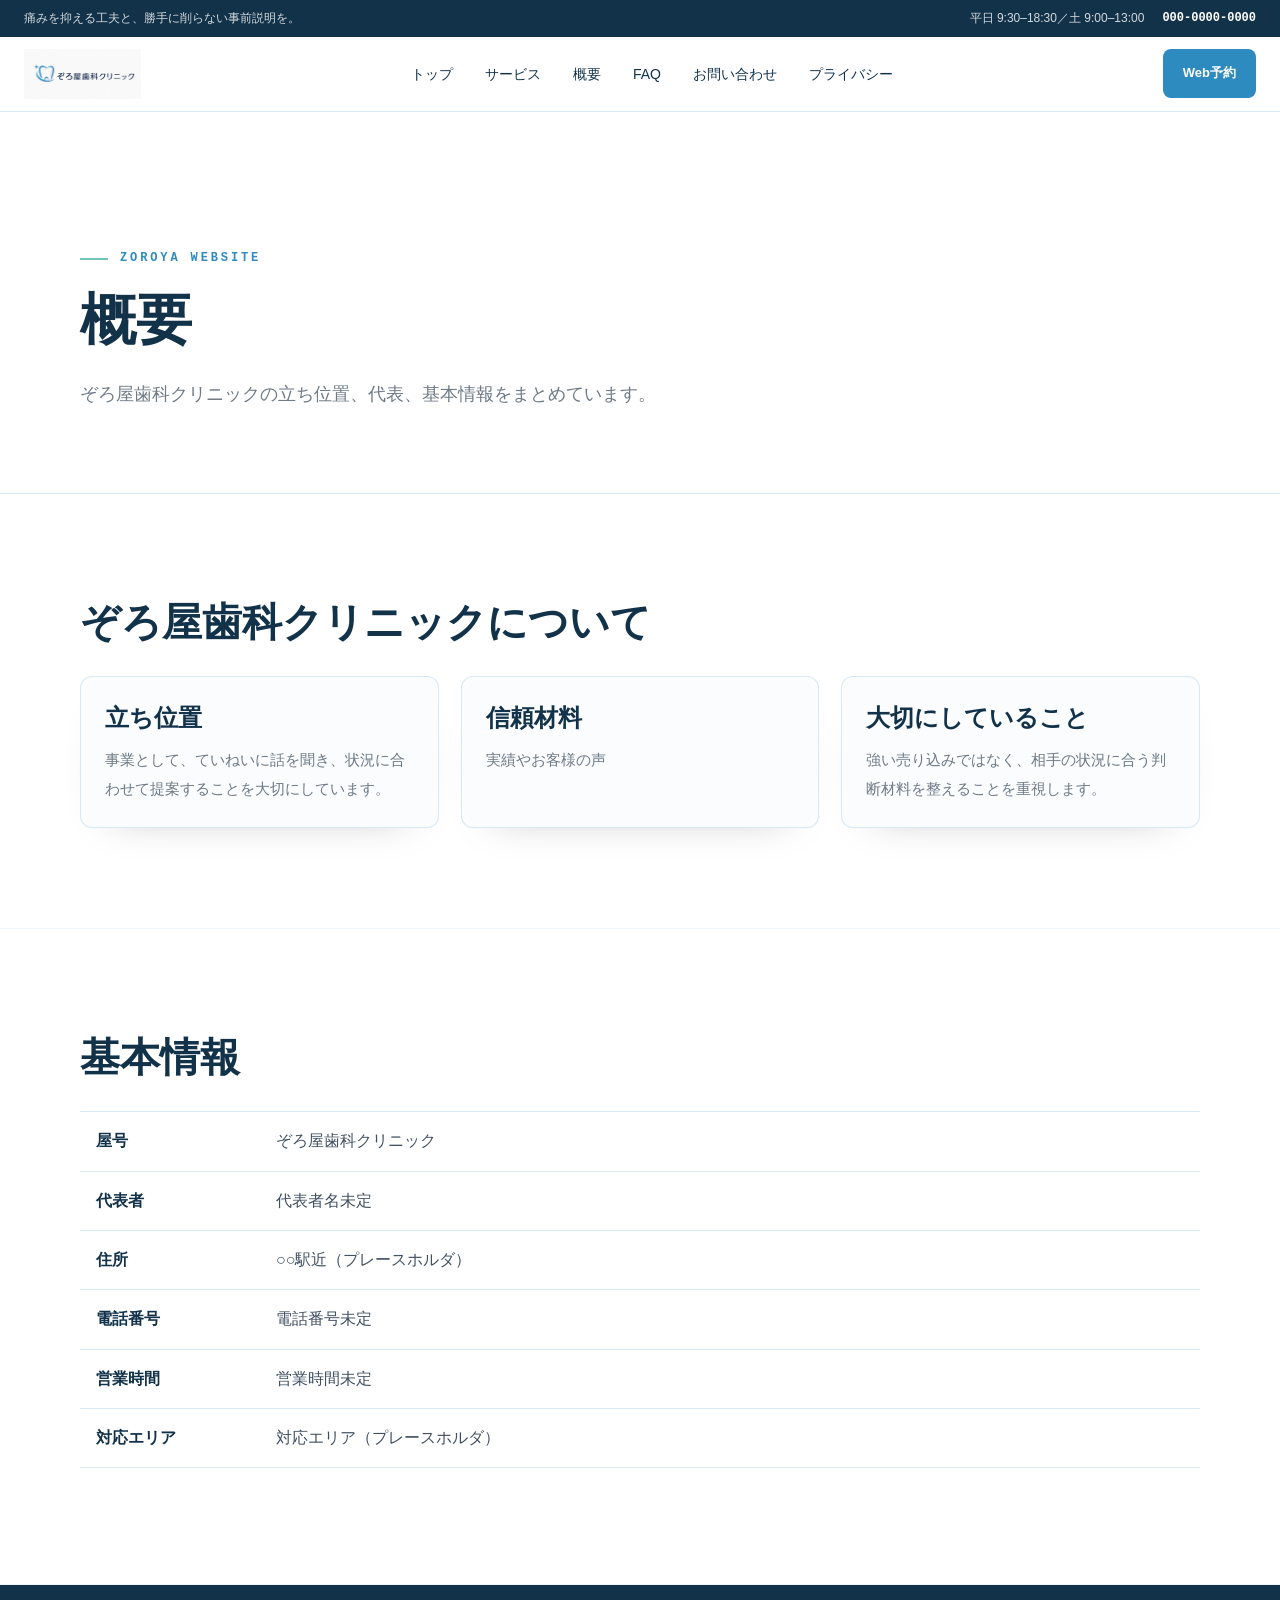
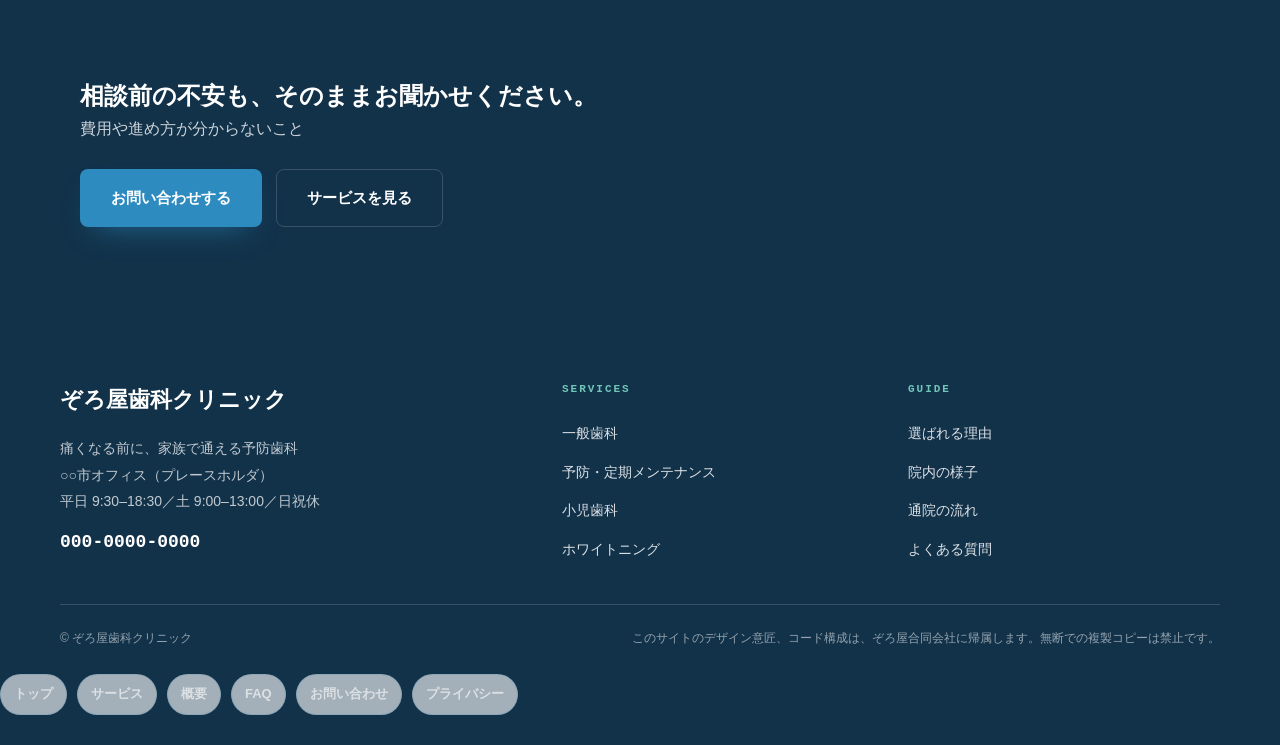
==== about.html @ 2a591513 "Add sample07 homepage site" ====
<!DOCTYPE html>
<html lang="ja">
<head>
  <meta charset="UTF-8">
  <meta name="viewport" content="width=device-width, initial-scale=1.0">
  <title>概要｜ぞろ屋歯科クリニック</title>
  <meta name="description" content="ぞろ屋歯科クリニックは、痛みを抑える工夫と、勝手に削らない事前説明を大切にする地域の歯科クリニックです。一般歯科・予防メンテナンス・小児歯科・ホワイトニングまで、家族で通いやすい予防歯科をめざします。Web予約・駐車場あり。">
  <script>document.documentElement.className += " j";</script>
  <link rel="stylesheet" href="assets/css/_shared.css">
  <style>@media (max-width: 768px){.page-main{display:block;}}</style>
<!-- ZOROYA:SEO -->
<link rel="canonical" href="about.html">
<meta property="og:type" content="website">
<meta property="og:title" content="概要｜ぞろ屋歯科クリニック">
<meta property="og:description" content="ぞろ屋歯科クリニックは、痛みを抑える工夫と、勝手に削らない事前説明を大切にする地域の歯科クリニックです。一般歯科・予防メンテナンス・小児歯科・ホワイトニングまで、家族で通いやすい予防歯科をめざします。Web予約・駐車場あり。">
<meta property="og:url" content="about.html">
<meta property="og:site_name" content="ぞろ屋歯科クリニック">
<meta property="og:image" content="src/fv.jpg">
<meta property="og:image:width" content="1536">
<meta property="og:image:height" content="1024">
<meta name="twitter:card" content="summary_large_image">
<meta name="twitter:title" content="概要｜ぞろ屋歯科クリニック">
<meta name="twitter:description" content="ぞろ屋歯科クリニックは、痛みを抑える工夫と、勝手に削らない事前説明を大切にする地域の歯科クリニックです。一般歯科・予防メンテナンス・小児歯科・ホワイトニングまで、家族で通いやすい予防歯科をめざします。Web予約・駐車場あり。">
<meta name="twitter:image" content="src/fv.jpg">
<link rel="icon" type="image/png" href="src/favicon.png">
<link rel="apple-touch-icon" href="src/apple-touch-icon.png">
<meta name="theme-color" content="#ffffff">
<script type="application/ld+json">
{"@context": "https://schema.org", "@graph": [{"@type": "Organization", "name": "ぞろ屋歯科クリニック", "url": "/"}, {"@type": "WebSite", "name": "ぞろ屋歯科クリニック", "url": "/"}]}
</script>
<!-- /ZOROYA:SEO -->
</head>
<body>
<!-- ZOROYA:HEADER -->
  <header class="site-header">
    <div class="hd-topbar"><div class="in"><span>痛みを抑える工夫と、勝手に削らない事前説明を。</span><div class="right"><span>平日 9:30–18:30／土 9:00–13:00</span><span class="tel">000-0000-0000</span></div></div></div>
    <div class="hd-main">
      <a class="hd-logo" href="index.html" aria-label="ぞろ屋歯科クリニック トップへ"><picture><source type="image/webp" srcset="src/logo.webp"><img src="src/logo.png" alt="ぞろ屋歯科クリニック" loading="eager" decoding="async" fetchpriority="high"></picture></a>
      <nav class="hd-nav" aria-label="主要ナビゲーション">
        <a href="index.html">トップ</a>
        <a href="service.html">サービス</a>
        <a href="about.html" aria-current="page">概要</a>
        <a href="faq.html">FAQ</a>
        <a href="contact.html">お問い合わせ</a>
        <a href="privacy.html">プライバシー</a>
      </nav>
      <a class="hd-cta" href="contact.html">Web予約</a>
    </div>
  </header>
  <!-- /ZOROYA:HEADER -->
<!-- ZOROYA:MAIN -->
<main class="page-main">
  <section class="page-hero">
    <div class="section-inner">
      <span class="eyebrow">ZOROYA WEBSITE</span>
      <h1>概要</h1>
      <p>ぞろ屋歯科クリニックの立ち位置、代表、基本情報をまとめています。</p>
    </div>
  </section>

  <section class="page-section"><div class="section-inner"><h2>ぞろ屋歯科クリニックについて</h2><div class="zoroya-sub-grid">
    <article class="zoroya-sub-card"><h3>立ち位置</h3><p>事業として、ていねいに話を聞き、状況に合わせて提案することを大切にしています。</p></article>
    <article class="zoroya-sub-card"><h3>信頼材料</h3><p>実績やお客様の声</p></article>
    <article class="zoroya-sub-card"><h3>大切にしていること</h3><p>強い売り込みではなく、相手の状況に合う判断材料を整えることを重視します。</p></article>
  </div></div></section>
  <section class="page-section"><div class="section-inner"><h2>基本情報</h2><dl class="zoroya-info"><dt>屋号</dt><dd>ぞろ屋歯科クリニック</dd><dt>代表者</dt><dd>代表者名未定</dd><dt>住所</dt><dd>○○駅近（プレースホルダ）</dd><dt>電話番号</dt><dd>電話番号未定</dd><dt>営業時間</dt><dd>営業時間未定</dd><dt>対応エリア</dt><dd>対応エリア（プレースホルダ）</dd></dl></div></section>
  <section class="zoroya-final"><div class="section-inner"><h2>相談前の不安も、そのままお聞かせください。</h2><p>費用や進め方が分からないこと</p><div class="zoroya-actions"><a class="btn primary" href="contact.html">お問い合わせする</a><a class="btn light" href="service.html">サービスを見る</a></div></div></section>

</main>
<!-- /ZOROYA:MAIN -->
<!-- ZOROYA:FOOTER -->
  <footer class="footer" id="access">
    <div class="wrap footer-grid">
      <div class="nap">
        <div class="nm">ぞろ屋歯科クリニック</div>
        <p>痛くなる前に、家族で通える予防歯科<br>○○市オフィス（プレースホルダ）<br>平日 9:30–18:30／土 9:00–13:00／日祝休</p>
        <div class="tel">000-0000-0000</div>
      </div>
      <div><h4>Services</h4><a href="index.html#services">一般歯科</a><a href="index.html#services">予防・定期メンテナンス</a><a href="index.html#services">小児歯科</a><a href="index.html#services">ホワイトニング</a></div>
      <div><h4>Guide</h4><a href="index.html#reasons">選ばれる理由</a><a href="index.html#facility">院内の様子</a><a href="index.html#process">通院の流れ</a><a href="index.html#faq">よくある質問</a></div>
    </div>
    <div class="wrap footer-bottom"><span>© ぞろ屋歯科クリニック</span><span>このサイトのデザイン意匠、コード構成は、ぞろ屋合同会社に帰属します。無断での複製コピーは禁止です。</span></div>
  
    <div class="wp-page-links"><a href="index.html">トップ</a> <a href="service.html">サービス</a> <a href="about.html">概要</a> <a href="faq.html">FAQ</a> <a href="contact.html">お問い合わせ</a> <a href="privacy.html">プライバシー</a></div>
  </footer>
  <!-- /ZOROYA:FOOTER -->
</body>
</html>
---- assets/css/_shared.css ----
:root{
      --main:#2E8BC0; --main-deep:#1F6E9C; --navy:#12324A; --navy-deep:#0D2436;
      --teal:#71C6B9; --teal-deep:#4FA597; --silver:#D9DEE3;
      --bg:#FFFFFF; --soft:#F6FAFD; --paper:#FAFCFE;
      --ink:#12324A; --body:#415061; --muted:#6E7A86;
      --line:rgba(46,139,192,.18); --line-soft:rgba(46,139,192,.09); --line-white:rgba(255,255,255,.16);
    }
    *{box-sizing:border-box;}
    html{scroll-behavior:smooth;}
    body{margin:0; color:var(--body); font-family:"Zen Kaku Gothic",sans-serif; line-height:1.9; -webkit-font-smoothing:antialiased; font-size:16px; overflow-x:hidden;
      background-color:var(--bg);
      background-image:url("data:image/svg+xml;utf8,<svg xmlns='http://www.w3.org/2000/svg' width='320' height='320'><filter id='g'><feTurbulence type='fractalNoise' baseFrequency='0.02 0.14' numOctaves='3' seed='7' stitchTiles='stitch'/><feColorMatrix type='matrix' values='0 0 0 0 0.18 0 0 0 0 0.55 0 0 0 0 0.75 0 0 0 0.03 0'/></filter><rect width='100%25' height='100%25' filter='url(%23g)'/></svg>");
      background-size:320px; background-attachment:fixed;}
    img{max-width:100%; display:block;}
    a{color:inherit; text-decoration:none;}
    .mono{font-family:"Space Grotesk",monospace; letter-spacing:.04em;}
    h1,h2,h3{margin:0; color:var(--ink); font-family:"Shippori Mincho",serif; line-height:1.45; word-break:auto-phrase; text-wrap:balance; font-weight:700;}
    h1,h2,h3,.lead,.btn,summary{word-break:auto-phrase; text-wrap:balance;}
    p{margin:0;}
    .wrap{width:min(1160px,calc(100% - 56px)); margin:0 auto;}
    .eyebrow{font-family:"Space Grotesk",monospace; font-size:12px; letter-spacing:.24em; text-transform:uppercase; color:var(--main); font-weight:700; display:inline-flex; gap:12px; align-items:center;}
    .eyebrow::before{content:""; width:28px; height:2px; background:var(--teal);}
    .mk{color:var(--main);}
    .btn{display:inline-flex; align-items:center; justify-content:center; gap:.5em; font-weight:700; font-size:15px; min-height:54px; padding:14px 30px; border:1.5px solid transparent; border-radius:8px; transition:transform .2s ease, background .2s ease, color .2s ease, box-shadow .2s ease;}
    .btn.primary{background:var(--main); color:#fff; box-shadow:0 14px 30px -16px rgba(46,139,192,.7);}
    .btn.primary:hover{transform:translateY(-2px); background:var(--main-deep);}
    .btn.teal{background:var(--teal-deep); color:#fff;}
    .btn.teal:hover{transform:translateY(-2px); background:#3E8C80;}
    .btn.ghost{background:transparent; color:var(--main); border-color:var(--main);}
    .btn.ghost:hover{background:var(--main); color:#fff;}
    .btn.light{background:transparent; color:#fff; border-color:var(--line-white);}
    .btn.light:hover{background:#fff; color:var(--main);}
    section{position:relative;}

    /* ZOROYA:HEADER（清潔・トップバー＋ロゴ左/ナビ中央/Web予約CTA） */
    .site-header{position:sticky; top:0; z-index:50; background:rgba(255,255,255,.93); backdrop-filter:blur(12px); border-bottom:1px solid var(--line);}
    .hd-topbar{background:var(--navy); color:rgba(255,255,255,.82);}
    .hd-topbar .in{width:min(1280px,calc(100% - 48px)); margin:0 auto; display:flex; justify-content:space-between; align-items:center; padding:7px 0; font-size:12px;}
    .hd-topbar .right{display:flex; gap:18px; align-items:center;}
    .hd-topbar .tel{font-family:"Space Grotesk",monospace; color:#fff; font-weight:700;}
    .hd-main{width:min(1280px,calc(100% - 48px)); margin:0 auto; display:grid; grid-template-columns:auto 1fr auto; align-items:center; padding:12px 0; gap:24px;}
    .hd-logo img{height:50px; width:auto;}
    .hd-nav{display:flex; justify-content:center; gap:6px; flex-wrap:wrap;}
    .hd-nav a{padding:9px 13px; font-size:14px; font-weight:500; color:var(--ink); border-radius:6px;}
    .hd-nav a:hover{background:var(--soft); color:var(--main);}
    .hd-cta{justify-self:end; background:var(--main); color:#fff; font-weight:700; font-size:13px; padding:12px 20px; border-radius:8px;}
    .hd-cta:hover{background:var(--main-deep);}
    /* /ZOROYA:HEADER */

    /* ZOROYA:MAIN */
    /* HERO ＝ 15.Aurora（引き算の静かな全幅＋淡いオーロラ光） */
    .hero{position:relative; width:100vw; left:50%; margin-left:-50vw; min-height:92vh; display:flex; align-items:center; justify-content:center; overflow:hidden; background:linear-gradient(180deg,#FBFDFE 0%,#EFF6FB 100%);}
    .aurora{position:absolute; inset:0; overflow:hidden; z-index:0;}
    .ab{position:absolute; border-radius:50%; filter:blur(80px); opacity:.55; mix-blend-mode:multiply; will-change:transform;}
    #ab1{width:48vw; height:48vw; background:#7FC3E6; left:0%; top:2%;}
    #ab2{width:44vw; height:44vw; background:#8FE0D2; right:2%; top:14%;}
    #ab3{width:40vw; height:40vw; background:#BFD3E2; left:26%; bottom:-12%;}
    .hero-frame{position:absolute; inset:26px; border:1px solid var(--line); z-index:1; pointer-events:none;}
    .hero-frame::before{content:""; position:absolute; left:-1px; top:-1px; width:42px; height:42px; border-top:2px solid var(--teal); border-left:2px solid var(--teal);}
    .hero-frame::after{content:""; position:absolute; right:-1px; bottom:-1px; width:42px; height:42px; border-bottom:2px solid var(--teal); border-right:2px solid var(--teal);}
    .hero-inner{position:relative; z-index:2; max-width:880px; padding:84px 28px; display:grid; gap:24px; justify-items:center; text-align:center;}
    .hero .tagcode{font-family:"Space Grotesk",monospace; font-size:11px; letter-spacing:.3em; color:var(--main); display:flex; align-items:center; gap:12px;}
    .hero .tagcode::before,.hero .tagcode::after{content:""; width:34px; height:1px; background:var(--main); opacity:.5;}
    .hero h1{color:var(--ink); font-size:clamp(34px,5.2vw,62px); line-height:1.32; letter-spacing:.02em;}
    .hero h1 .mk{color:var(--main);}
    .hero .lead{color:var(--body); max-width:34em; font-size:16px;}
    .hero .btn-row{display:flex; gap:14px; flex-wrap:wrap; justify-content:center;}
    .hero .trust{display:flex; gap:0; flex-wrap:wrap; justify-content:center; margin-top:8px; border:1px solid var(--line); border-radius:10px; overflow:hidden; background:rgba(255,255,255,.6);}
    .hero .trust .ti{padding:14px 26px; border-right:1px solid var(--line);}
    .hero .trust .ti:last-child{border-right:0;}
    .hero .trust .ti strong{display:block; color:var(--ink); font-size:15px; font-family:"Shippori Mincho",serif;}
    .hero .trust .ti span{font-size:12px; color:var(--muted);}
    .hero-scroll{position:absolute; left:50%; bottom:16px; transform:translateX(-50%); z-index:3; color:var(--main); font-family:"Space Grotesk",monospace; font-size:11px; letter-spacing:.3em; writing-mode:vertical-rl; padding-bottom:30px;}
    .hero-scroll::after{content:""; position:absolute; left:50%; bottom:0; width:1px; height:22px; background:linear-gradient(var(--main),transparent); transform:translateX(-50%);}

    /* INTRO（引き算・左画像＋痛み点灯） */
    .intro{padding:116px 0;}
    .intro .split{display:grid; grid-template-columns:.92fr 1.08fr; gap:60px; align-items:stretch;}
    .intro .imgcol{position:relative;}
    .intro .imgph{position:relative; height:100%; min-height:430px; overflow:hidden; border-radius:10px; box-shadow:0 30px 60px -34px rgba(18,50,74,.26);}
    .intro .imgph img{width:100%; height:100%; object-fit:cover;}
    .intro .grid-deco{position:absolute; left:-18px; bottom:-18px; width:128px; height:128px; z-index:-1; background-image:linear-gradient(var(--main) 1px,transparent 1px),linear-gradient(90deg,var(--main) 1px,transparent 1px); background-size:18px 18px; opacity:.16;}
    .intro .num{position:absolute; top:14px; left:14px; z-index:2; font-family:"Space Grotesk",monospace; font-size:11px; letter-spacing:.2em; color:#fff; background:var(--main); padding:6px 12px;}
    .intro .kicker{font-size:clamp(26px,3.6vw,42px); font-weight:800; line-height:1.45; margin:16px 0 12px;}
    .intro .sub{color:var(--muted); font-size:15px; max-width:30em; margin:0 0 28px;}
    .pains{display:grid; border-top:1px solid var(--line);}
    .pain{display:grid; grid-template-columns:40px 1fr; gap:18px; align-items:baseline; padding:22px 0; border-bottom:1px solid var(--line);}
    .pain .ck{font-family:"Space Grotesk",monospace; font-size:13px; color:var(--teal-deep);}
    .pain p{margin:0; font-family:"Shippori Mincho",serif; font-size:clamp(17px,2vw,21px); font-weight:600; color:rgba(18,50,74,.26); transition:color .5s ease;}
    .pain.lit p{color:var(--ink);}
    .closer{margin-top:30px; font-family:"Shippori Mincho",serif; font-size:clamp(18px,2.2vw,25px); font-weight:700; line-height:1.6; color:var(--ink);}
    .closer .hl{background:linear-gradient(transparent 60%, rgba(113,198,185,.4) 60%);}

    /* CONCEPT BAND（ダーク・予防の価値＝メリハリ①） */
    .cband{width:100vw; position:relative; left:50%; margin-left:-50vw; background:var(--navy); color:#DCEAF3; padding:104px 0; overflow:hidden;}
    .cband::before{content:""; position:absolute; right:-120px; top:-120px; width:400px; height:400px; border-radius:50%; background:radial-gradient(circle,rgba(113,198,185,.34),transparent 64%); filter:blur(60px); mix-blend-mode:screen;}
    .cband::after{content:""; position:absolute; left:-120px; bottom:-140px; width:360px; height:360px; border-radius:50%; background:radial-gradient(circle,rgba(46,139,192,.5),transparent 64%); filter:blur(60px); mix-blend-mode:screen;}
    .cband .wrap{position:relative; z-index:2;}
    .cband .eyebrow{color:var(--teal);} .cband .eyebrow::before{background:var(--teal);}
    .cband h2{color:#fff; font-weight:700; font-size:clamp(24px,3.6vw,42px); line-height:1.55; margin-top:18px; max-width:22em;}
    .cband h2 .mk{color:var(--teal);}
    .cband p{color:rgba(220,234,243,.84); margin-top:22px; max-width:40em;}
    .cband .stat-row{display:grid; grid-template-columns:repeat(3,1fr); gap:34px; margin-top:54px;}
    .cband .scell{border-top:1px solid var(--line-white); padding-top:22px;}
    .cband .scell b{font-family:"Shippori Mincho",serif; font-weight:800; font-size:clamp(46px,6vw,82px); color:var(--teal); line-height:.9; display:block;}
    .cband .scell span{display:block; margin-top:10px; font-size:14px; color:rgba(220,234,243,.8);}

    /* REASONS（左sticky＋特大番号＋仮想敵タグ） */
    .reasons{padding:116px 0; background:var(--soft); border-top:1px solid var(--line); border-bottom:1px solid var(--line);}
    .reasons .grid{display:grid; grid-template-columns:.82fr 1.18fr; gap:60px; align-items:start;}
    .reasons .side{position:sticky; top:118px;}
    .reasons .side h2{font-weight:800; font-size:clamp(28px,3.8vw,46px); line-height:1.4; margin:16px 0 16px;}
    .reasons .side p{color:var(--muted); font-size:15px; max-width:22em;}
    .reasons .side .mark{margin-top:24px; width:64px; height:4px; background:var(--teal);}
    .rlist{display:grid; border-top:2px solid var(--ink);}
    .rrow{display:grid; grid-template-columns:auto 1fr; gap:26px; padding:36px 4px; border-bottom:1px solid var(--line); align-items:start;}
    .rrow .rn{font-family:"Shippori Mincho",serif; font-weight:800; font-size:clamp(46px,6vw,82px); line-height:.85; color:transparent; -webkit-text-stroke:1.4px var(--main);}
    .rrow .thumb{width:112px; height:80px; overflow:hidden; border-radius:6px; float:right; margin:0 0 10px 18px;}
    .rrow .thumb img{width:100%; height:100%; object-fit:cover;}
    .rrow h3{font-size:clamp(20px,2.3vw,25px); margin-bottom:10px;}
    .rrow p{color:var(--muted); font-size:15px;}
    .rrow .vs{display:inline-block; margin-top:12px; font-family:"Space Grotesk",monospace; font-size:11px; letter-spacing:.06em; color:var(--teal-deep); border:1px solid var(--teal); padding:5px 13px; border-radius:6px;}

    /* FACILITY（院内ギャラリー・グリッド） */
    .facility{padding:116px 0;}
    .facility .head{margin-bottom:44px;}
    .facility h2.big{font-size:clamp(28px,4vw,46px); font-weight:800; margin-top:12px;}
    .fac-grid{display:grid; grid-template-columns:repeat(4,1fr); grid-auto-rows:190px; gap:14px;}
    .fac-grid figure{margin:0; overflow:hidden; border-radius:8px; position:relative;}
    .fac-grid img{width:100%; height:100%; object-fit:cover; transition:transform .6s ease;}
    .fac-grid figure:hover img{transform:scale(1.05);}
    .fac-grid figure figcaption{position:absolute; left:0; bottom:0; background:rgba(18,50,74,.78); color:#fff; font-size:11px; padding:6px 12px; border-radius:0 8px 0 0;}
    .fac-grid .big2{grid-column:span 2; grid-row:span 2;}
    .fac-grid .wide{grid-column:span 2;}

    /* SERVICES（診療メニュー・2列カード） */
    .services{padding:116px 0; background:var(--soft); border-top:1px solid var(--line);}
    .services .head{display:flex; justify-content:space-between; align-items:flex-end; border-bottom:2px solid var(--ink); padding-bottom:20px; margin-bottom:36px;}
    .services h2.big{font-size:clamp(28px,4.2vw,48px); font-weight:800; margin-top:12px;}
    .services .cnt{font-family:"Space Grotesk",monospace; font-size:12px; color:var(--muted); letter-spacing:.1em;}
    .svc-grid{display:grid; grid-template-columns:1fr 1fr; gap:24px;}
    .svc{background:#fff; border:1px solid var(--line); border-radius:10px; overflow:hidden; display:grid; grid-template-columns:150px 1fr;}
    .svc .si{position:relative; overflow:hidden;} .svc .si img{width:100%; height:100%; object-fit:cover;}
    .svc .sb{padding:24px 26px;}
    .svc .sn{font-family:"Space Grotesk",monospace; font-size:12px; color:var(--main);}
    .svc h3{font-size:20px; margin:6px 0 8px;} .svc p{color:var(--muted); font-size:14px;}
    .svc .price{margin-top:12px; font-family:"Shippori Mincho",serif; color:var(--main); font-weight:700; font-size:18px;}

    /* PROCESS（通院の流れ） */
    .process{padding:116px 0;}
    .process .head{margin-bottom:44px;}
    .process h2.big{font-size:clamp(28px,4vw,46px); font-weight:800; margin-top:12px;}
    .pflow{display:grid; grid-template-columns:repeat(4,1fr); gap:18px;}
    .pstep{border:1px solid var(--line); border-radius:10px; padding:28px 24px; background:#fff;}
    .pstep .pn{width:46px; height:46px; border-radius:8px; background:var(--main); color:#fff; display:flex; align-items:center; justify-content:center; font-family:"Space Grotesk",monospace; font-weight:700; margin-bottom:14px;}
    .pstep h3{font-size:17px; margin-bottom:8px;} .pstep p{color:var(--muted); font-size:14px;}

    /* VOICE（引用大＋ポートレート＋2列サブ） */
    .voice{padding:116px 0; background:var(--soft); border-top:1px solid var(--line);}
    .vquote{display:grid; grid-template-columns:300px 1fr; gap:56px; align-items:center; margin-top:24px;}
    .portrait{position:relative; aspect-ratio:3/4; overflow:hidden; border-radius:10px;}
    .portrait img{width:100%; height:100%; object-fit:cover;}
    .bigq{font-family:"Shippori Mincho",serif; font-size:clamp(19px,2.5vw,30px); font-weight:600; line-height:1.75; margin:0;}
    .bigq .qm{color:var(--teal-deep); font-size:1.2em;}
    .by{margin-top:24px; display:flex; align-items:center; gap:14px;} .by .ln{width:34px; height:1px; background:var(--main);} .by .nm{font-weight:700; font-size:15px;} .by .rl{font-size:13px; color:var(--muted);}
    .vsub{display:grid; grid-template-columns:1fr 1fr; gap:26px; margin-top:50px;}
    .vcard{background:#fff; border:1px solid var(--line); border-radius:10px; padding:26px 28px; display:grid; grid-template-columns:60px 1fr; gap:18px; align-items:start;}
    .vcard .vp{width:60px; height:60px; border-radius:50%; overflow:hidden;} .vcard .vp img{width:100%; height:100%; object-fit:cover;}
    .vcard p{font-size:15px; color:var(--body);} .vcard .vn{margin-top:10px; font-size:12px; color:var(--muted); font-weight:700;}

    /* MESSAGE（院長・文字点灯＋署名） */
    .message{padding:124px 0;}
    .msg{display:grid; grid-template-columns:1fr 320px; gap:60px; align-items:start; margin-top:24px;}
    .pcol{position:sticky; top:118px;}
    .pcol .portrait2{aspect-ratio:4/5; overflow:hidden; border-radius:10px;}
    .pcol .portrait2 img{width:100%; height:100%; object-fit:cover;}
    .pname{margin-top:18px;} .pname .role{font-size:12px; color:var(--muted);} .pname .nm{font-family:"Shippori Mincho",serif; font-size:22px; font-weight:600; margin-top:4px;}
    .msg-body{font-family:"Shippori Mincho",serif; font-size:clamp(19px,2.2vw,26px); line-height:1.95; font-weight:500; max-width:24em;}
    .msg-body .w{color:rgba(18,50,74,.22); transition:color .1s;}
    .sign{margin-top:38px;} .sign svg{width:220px; height:78px; overflow:visible;}
    .sign path{fill:none; stroke:var(--ink); stroke-width:2.4; stroke-linecap:round; stroke-linejoin:round;}

    /* FAQ（下線ドロー） */
    .faq{padding:116px 0; background:var(--soft); border-top:1px solid var(--line);}
    .faq .head{position:relative; display:inline-block;}
    .faq h2.big{font-size:clamp(28px,4vw,46px); font-weight:600; margin:18px 0 6px;}
    .faq .grid{display:grid; grid-template-columns:1fr 1fr; gap:34px 54px; margin-top:46px;}
    .qa .q{display:flex; gap:14px; align-items:baseline;}
    .qa .qn{font-family:"Shippori Mincho",serif; font-size:28px; color:var(--teal-deep); line-height:1; flex:0 0 auto;}
    .qa .qt{font-family:"Shippori Mincho",serif; font-size:clamp(17px,1.9vw,20px); font-weight:600; margin:0;}
    .qa .a{margin:12px 0 0 42px; font-size:14.5px; color:var(--muted);}

    /* FINAL CTA（ダーク全幅＋動く光＝メリハリ②） */
    .finalcta{width:100vw; position:relative; left:50%; margin-left:-50vw; min-height:74vh; display:flex; align-items:center; justify-content:center; overflow:hidden; text-align:center; background:var(--navy-deep);}
    .finalcta .bg{position:absolute; inset:0;} .finalcta .bg img{width:100%; height:100%; object-fit:cover; filter:saturate(.9) brightness(.5);}
    .finalcta .ov{position:absolute; inset:0; background:linear-gradient(180deg,rgba(13,36,54,.82),rgba(13,36,54,.66) 50%,rgba(13,36,54,.92));}
    .finalcta .glow{position:absolute; width:54vw; height:54vw; border-radius:50%; filter:blur(92px); mix-blend-mode:screen; opacity:.55; background:radial-gradient(circle,var(--teal),transparent 64%); left:8%; top:8%;}
    .finalcta .glow2{background:radial-gradient(circle,var(--main),transparent 64%); right:6%; bottom:4%; left:auto; top:auto;}
    .finalcta .inner{position:relative; z-index:3; width:min(820px,calc(100% - 48px));}
    .finalcta .eyebrow{color:var(--teal); justify-content:center;} .finalcta .eyebrow::before{background:var(--teal);}
    .finalcta h2{color:#fff; font-weight:800; font-size:clamp(28px,5vw,58px); line-height:1.4; margin:22px 0 0; text-shadow:0 4px 40px rgba(0,0,0,.5);}
    .finalcta h2 .mk{color:var(--teal);}
    .finalcta p.lead{color:rgba(255,255,255,.88); font-size:17px; margin:22px auto 0; max-width:32em;}
    .finalcta .btns{display:flex; gap:16px; justify-content:center; flex-wrap:wrap; margin-top:36px;}
    .finalcta .sub{margin-top:22px; font-family:"Space Grotesk",monospace; font-size:12px; letter-spacing:.1em; color:rgba(255,255,255,.6);}
    /* /ZOROYA:MAIN */

    /* ZOROYA:FOOTER */
    .footer{background:var(--navy); color:rgba(255,255,255,.74); padding:58px 0 30px;}
    .footer-grid{display:grid; grid-template-columns:1.5fr 1fr 1fr; gap:34px;}
    .footer img{height:46px; width:auto; filter:brightness(0) invert(1); opacity:.92;}
    .footer h4{font-family:"Space Grotesk",monospace; font-size:11px; letter-spacing:.18em; text-transform:uppercase; color:var(--teal); margin:0 0 14px;}
    .footer .nap .nm{font-family:"Shippori Mincho",serif; font-weight:700; font-size:22px; color:#fff;}
    .footer .nap p{font-size:14px; line-height:1.9; margin:14px 0 0;}
    .footer .nap .tel{font-family:"Space Grotesk",monospace; color:#fff; font-weight:700; font-size:18px; margin-top:10px;}
    .footer a{display:block; color:#fff; font-size:14px; padding:6px 0; opacity:.85;} .footer a:hover{opacity:1; color:var(--teal);}
    .footer-bottom{border-top:1px solid var(--line-white); margin-top:36px; padding-top:22px; font-size:12px; color:rgba(255,255,255,.55); display:flex; justify-content:space-between; flex-wrap:wrap; gap:10px;}

    @media (max-width:960px){
      .intro .split,.reasons .grid,.cband .stat-row,.svc-grid,.vquote,.vsub,.msg,.faq .grid,.footer-grid{grid-template-columns:1fr;}
      .reasons .side{position:static;} .pcol{position:static;} .msg .pcol{order:-1;}
      .fac-grid{grid-template-columns:repeat(2,1fr); grid-auto-rows:170px;} .pflow{grid-template-columns:1fr 1fr;}
      .hd-main{grid-template-columns:auto 1fr; gap:14px;} .hd-nav{display:none;}
    }
    @media (max-width:768px){
      body{font-size:15px;}
      .hd-topbar .in{display:none;} .hd-cta{display:none;}
      .fac-grid{grid-template-columns:1fr; grid-auto-rows:200px;} .fac-grid .big2,.fac-grid .wide{grid-column:span 1; grid-row:span 1;}
      .pflow{grid-template-columns:1fr;} .svc{grid-template-columns:1fr;} .svc .si{height:180px;} .btn{width:100%;}
      .hero .trust .ti{border-right:0; border-bottom:1px solid var(--line);}
    }
  
/* ZOROYA fixed pages / WordPress migration support */
.zoroya-sub-nav{display:flex;flex-wrap:wrap;gap:10px;align-items:center}
.zoroya-sub-nav a,.wp-page-links a{display:inline-flex;align-items:center;justify-content:center;border:1px solid var(--line,rgba(0,0,0,.14));border-radius:999px;padding:.55em 1em;font-weight:700;font-size:13px;background:rgba(255,255,255,.72)}
.zoroya-sub-nav a[aria-current="page"]{background:var(--ink,#222);color:#fff;border-color:var(--ink,#222)}
.wp-page-links{display:flex;flex-wrap:wrap;gap:10px;margin-top:24px}
.page-main{background:var(--bg,#f7f3ed);color:var(--body,#333);min-height:60vh}
.page-hero{padding:clamp(76px,10vw,132px) 0 clamp(44px,7vw,82px);border-bottom:1px solid var(--line,rgba(0,0,0,.12));background:linear-gradient(135deg,rgba(255,255,255,.75),rgba(255,255,255,.28))}
.page-hero .section-inner,.page-section .section-inner,.zoroya-final .section-inner{width:min(1120px,calc(100% - 44px));margin:0 auto}
.page-hero h1{font-size:clamp(32px,5vw,56px);margin:.18em 0 .28em}
.page-hero p{max-width:42em;color:var(--muted,var(--body,#555));font-size:clamp(15px,1.8vw,18px)}
.page-section{padding:clamp(58px,8vw,100px) 0;border-bottom:1px solid var(--line-soft,var(--line,rgba(0,0,0,.08)))}
.page-section h2{font-size:clamp(25px,3.4vw,40px);margin-bottom:24px}
.zoroya-sub-grid{display:grid;grid-template-columns:repeat(3,minmax(0,1fr));gap:22px}
.zoroya-sub-card{background:var(--paper,#fff);border:1px solid var(--line,rgba(0,0,0,.12));border-radius:12px;padding:24px;box-shadow:0 18px 44px -34px rgba(0,0,0,.34)}
.zoroya-sub-card h3{font-size:clamp(19px,2vw,24px);margin-bottom:10px}
.zoroya-sub-card p,.zoroya-sub-card li{color:var(--muted,var(--body,#555));font-size:15px}
.zoroya-sub-card ul{margin:12px 0 0;padding-left:1.25em}
.zoroya-flow{display:grid;gap:14px;counter-reset:flow}
.zoroya-flow li{list-style:none;display:grid;grid-template-columns:auto 1fr;gap:16px;align-items:start;background:rgba(255,255,255,.58);border:1px solid var(--line,rgba(0,0,0,.12));padding:18px;border-radius:10px}
.zoroya-flow li::before{counter-increment:flow;content:counter(flow,decimal-leading-zero);font-weight:800;color:var(--accent,#9a6a33);font-family:inherit}
.zoroya-info{display:grid;grid-template-columns:180px 1fr;gap:0;border-top:1px solid var(--line,rgba(0,0,0,.12));background:rgba(255,255,255,.5)}
.zoroya-info dt,.zoroya-info dd{margin:0;padding:14px 16px;border-bottom:1px solid var(--line,rgba(0,0,0,.12))}
.zoroya-info dt{font-weight:800;color:var(--ink,#222)}
.zoroya-faq{display:grid;gap:14px}
.zoroya-faq details{background:var(--paper,#fff);border:1px solid var(--line,rgba(0,0,0,.12));border-radius:10px;padding:18px 20px}
.zoroya-faq summary{cursor:pointer;font-weight:800;color:var(--ink,#222)}
.zoroya-faq p{margin-top:12px;color:var(--muted,var(--body,#555))}
.zoroya-form-slot{background:var(--paper,#fff);border:1px dashed var(--accent,#9a6a33);border-radius:12px;padding:26px}
.zoroya-final{padding:clamp(56px,8vw,94px) 0;background:var(--ink,#222);color:#fff}
.zoroya-final h2{color:#fff}
.zoroya-final p{color:rgba(255,255,255,.78);max-width:40em}
.zoroya-actions{display:flex;flex-wrap:wrap;gap:14px;margin-top:24px}
@media (max-width:768px){
  .zoroya-sub-grid,.zoroya-info{grid-template-columns:1fr}
  .zoroya-info dt{padding-bottom:4px;border-bottom:0}
  .zoroya-info dd{padding-top:4px}
  .page-hero .section-inner,.page-section .section-inner,.zoroya-final .section-inner{width:min(100% - 28px,1120px)}
}
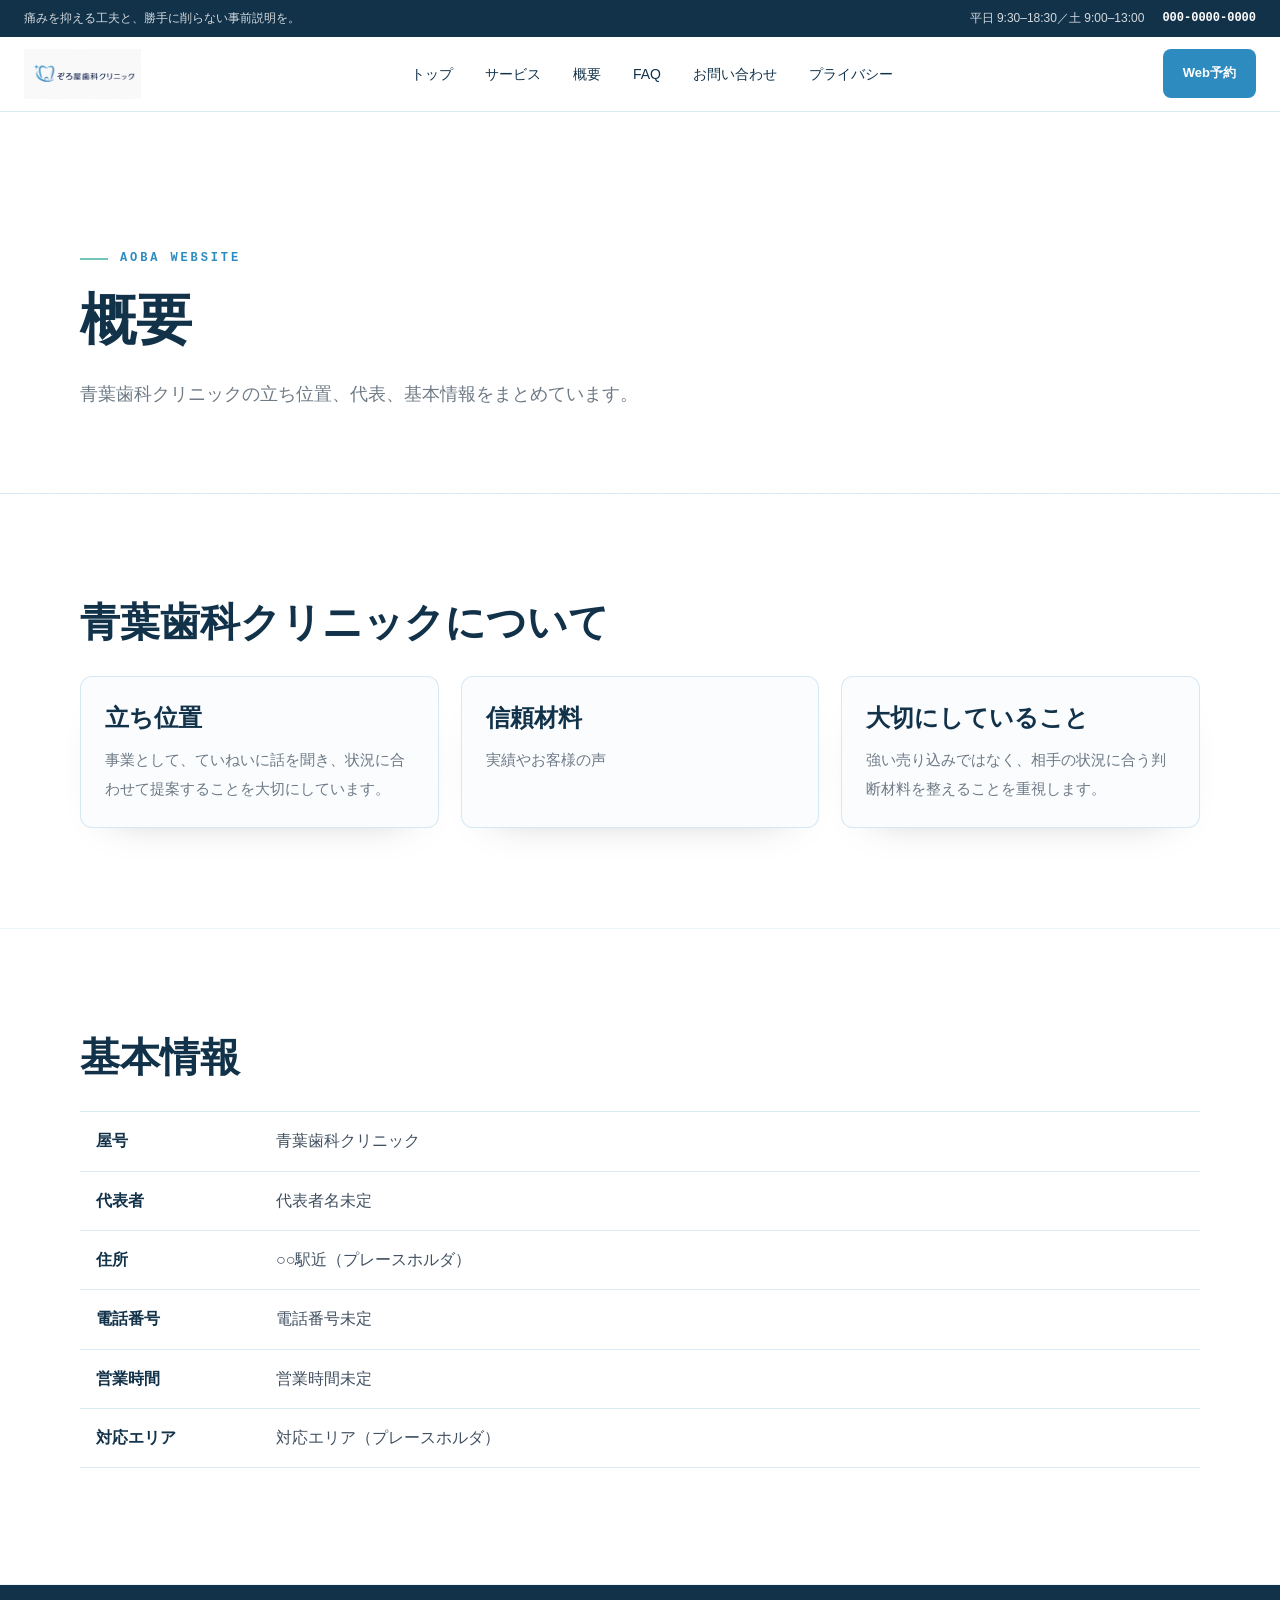
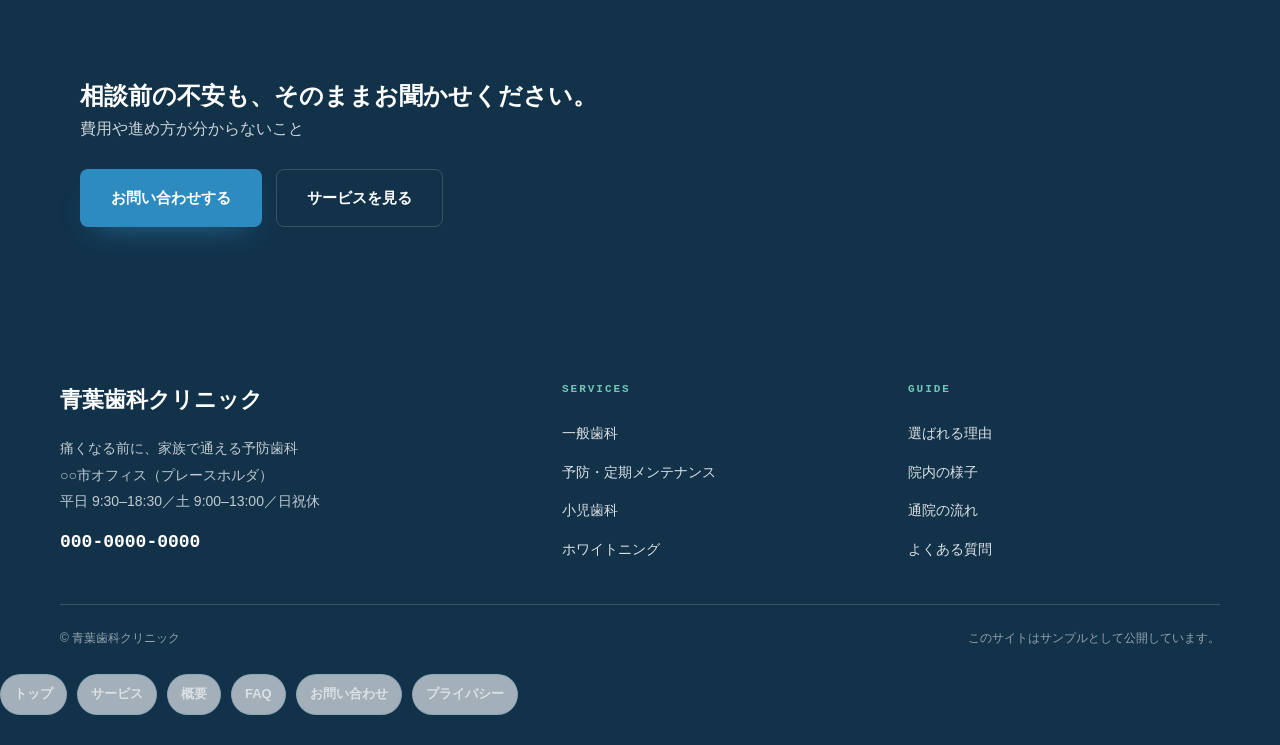
==== commit aa5ae52f: "Rename sample clinic brand" ====
--- a/about.html
+++ b/about.html
@@ -3,30 +3,30 @@
 <head>
   <meta charset="UTF-8">
   <meta name="viewport" content="width=device-width, initial-scale=1.0">
-  <title>概要｜ぞろ屋歯科クリニック</title>
-  <meta name="description" content="ぞろ屋歯科クリニックは、痛みを抑える工夫と、勝手に削らない事前説明を大切にする地域の歯科クリニックです。一般歯科・予防メンテナンス・小児歯科・ホワイトニングまで、家族で通いやすい予防歯科をめざします。Web予約・駐車場あり。">
+  <title>概要｜青葉歯科クリニック</title>
+  <meta name="description" content="青葉歯科クリニックは、痛みを抑える工夫と、勝手に削らない事前説明を大切にする地域の歯科クリニックです。一般歯科・予防メンテナンス・小児歯科・ホワイトニングまで、家族で通いやすい予防歯科をめざします。Web予約・駐車場あり。">
   <script>document.documentElement.className += " j";</script>
   <link rel="stylesheet" href="assets/css/_shared.css">
   <style>@media (max-width: 768px){.page-main{display:block;}}</style>
 <!-- ZOROYA:SEO -->
 <link rel="canonical" href="about.html">
 <meta property="og:type" content="website">
-<meta property="og:title" content="概要｜ぞろ屋歯科クリニック">
-<meta property="og:description" content="ぞろ屋歯科クリニックは、痛みを抑える工夫と、勝手に削らない事前説明を大切にする地域の歯科クリニックです。一般歯科・予防メンテナンス・小児歯科・ホワイトニングまで、家族で通いやすい予防歯科をめざします。Web予約・駐車場あり。">
+<meta property="og:title" content="概要｜青葉歯科クリニック">
+<meta property="og:description" content="青葉歯科クリニックは、痛みを抑える工夫と、勝手に削らない事前説明を大切にする地域の歯科クリニックです。一般歯科・予防メンテナンス・小児歯科・ホワイトニングまで、家族で通いやすい予防歯科をめざします。Web予約・駐車場あり。">
 <meta property="og:url" content="about.html">
-<meta property="og:site_name" content="ぞろ屋歯科クリニック">
+<meta property="og:site_name" content="青葉歯科クリニック">
 <meta property="og:image" content="src/fv.jpg">
 <meta property="og:image:width" content="1536">
 <meta property="og:image:height" content="1024">
 <meta name="twitter:card" content="summary_large_image">
-<meta name="twitter:title" content="概要｜ぞろ屋歯科クリニック">
-<meta name="twitter:description" content="ぞろ屋歯科クリニックは、痛みを抑える工夫と、勝手に削らない事前説明を大切にする地域の歯科クリニックです。一般歯科・予防メンテナンス・小児歯科・ホワイトニングまで、家族で通いやすい予防歯科をめざします。Web予約・駐車場あり。">
+<meta name="twitter:title" content="概要｜青葉歯科クリニック">
+<meta name="twitter:description" content="青葉歯科クリニックは、痛みを抑える工夫と、勝手に削らない事前説明を大切にする地域の歯科クリニックです。一般歯科・予防メンテナンス・小児歯科・ホワイトニングまで、家族で通いやすい予防歯科をめざします。Web予約・駐車場あり。">
 <meta name="twitter:image" content="src/fv.jpg">
 <link rel="icon" type="image/png" href="src/favicon.png">
 <link rel="apple-touch-icon" href="src/apple-touch-icon.png">
 <meta name="theme-color" content="#ffffff">
 <script type="application/ld+json">
-{"@context": "https://schema.org", "@graph": [{"@type": "Organization", "name": "ぞろ屋歯科クリニック", "url": "/"}, {"@type": "WebSite", "name": "ぞろ屋歯科クリニック", "url": "/"}]}
+{"@context": "https://schema.org", "@graph": [{"@type": "Organization", "name": "青葉歯科クリニック", "url": "/"}, {"@type": "WebSite", "name": "青葉歯科クリニック", "url": "/"}]}
 </script>
 <!-- /ZOROYA:SEO -->
 </head>
@@ -35,7 +35,7 @@
   <header class="site-header">
     <div class="hd-topbar"><div class="in"><span>痛みを抑える工夫と、勝手に削らない事前説明を。</span><div class="right"><span>平日 9:30–18:30／土 9:00–13:00</span><span class="tel">000-0000-0000</span></div></div></div>
     <div class="hd-main">
-      <a class="hd-logo" href="index.html" aria-label="ぞろ屋歯科クリニック トップへ"><picture><source type="image/webp" srcset="src/logo.webp"><img src="src/logo.png" alt="ぞろ屋歯科クリニック" loading="eager" decoding="async" fetchpriority="high"></picture></a>
+      <a class="hd-logo" href="index.html" aria-label="青葉歯科クリニック トップへ"><picture><source type="image/webp" srcset="src/logo.webp"><img src="src/logo.png" alt="青葉歯科クリニック" loading="eager" decoding="async" fetchpriority="high"></picture></a>
       <nav class="hd-nav" aria-label="主要ナビゲーション">
         <a href="index.html">トップ</a>
         <a href="service.html">サービス</a>
@@ -52,18 +52,18 @@
 <main class="page-main">
   <section class="page-hero">
     <div class="section-inner">
-      <span class="eyebrow">ZOROYA WEBSITE</span>
+      <span class="eyebrow">AOBA WEBSITE</span>
       <h1>概要</h1>
-      <p>ぞろ屋歯科クリニックの立ち位置、代表、基本情報をまとめています。</p>
+      <p>青葉歯科クリニックの立ち位置、代表、基本情報をまとめています。</p>
     </div>
   </section>
 
-  <section class="page-section"><div class="section-inner"><h2>ぞろ屋歯科クリニックについて</h2><div class="zoroya-sub-grid">
+  <section class="page-section"><div class="section-inner"><h2>青葉歯科クリニックについて</h2><div class="zoroya-sub-grid">
     <article class="zoroya-sub-card"><h3>立ち位置</h3><p>事業として、ていねいに話を聞き、状況に合わせて提案することを大切にしています。</p></article>
     <article class="zoroya-sub-card"><h3>信頼材料</h3><p>実績やお客様の声</p></article>
     <article class="zoroya-sub-card"><h3>大切にしていること</h3><p>強い売り込みではなく、相手の状況に合う判断材料を整えることを重視します。</p></article>
   </div></div></section>
-  <section class="page-section"><div class="section-inner"><h2>基本情報</h2><dl class="zoroya-info"><dt>屋号</dt><dd>ぞろ屋歯科クリニック</dd><dt>代表者</dt><dd>代表者名未定</dd><dt>住所</dt><dd>○○駅近（プレースホルダ）</dd><dt>電話番号</dt><dd>電話番号未定</dd><dt>営業時間</dt><dd>営業時間未定</dd><dt>対応エリア</dt><dd>対応エリア（プレースホルダ）</dd></dl></div></section>
+  <section class="page-section"><div class="section-inner"><h2>基本情報</h2><dl class="zoroya-info"><dt>屋号</dt><dd>青葉歯科クリニック</dd><dt>代表者</dt><dd>代表者名未定</dd><dt>住所</dt><dd>○○駅近（プレースホルダ）</dd><dt>電話番号</dt><dd>電話番号未定</dd><dt>営業時間</dt><dd>営業時間未定</dd><dt>対応エリア</dt><dd>対応エリア（プレースホルダ）</dd></dl></div></section>
   <section class="zoroya-final"><div class="section-inner"><h2>相談前の不安も、そのままお聞かせください。</h2><p>費用や進め方が分からないこと</p><div class="zoroya-actions"><a class="btn primary" href="contact.html">お問い合わせする</a><a class="btn light" href="service.html">サービスを見る</a></div></div></section>
 
 </main>
@@ -72,14 +72,14 @@
   <footer class="footer" id="access">
     <div class="wrap footer-grid">
       <div class="nap">
-        <div class="nm">ぞろ屋歯科クリニック</div>
+        <div class="nm">青葉歯科クリニック</div>
         <p>痛くなる前に、家族で通える予防歯科<br>○○市オフィス（プレースホルダ）<br>平日 9:30–18:30／土 9:00–13:00／日祝休</p>
         <div class="tel">000-0000-0000</div>
       </div>
       <div><h4>Services</h4><a href="index.html#services">一般歯科</a><a href="index.html#services">予防・定期メンテナンス</a><a href="index.html#services">小児歯科</a><a href="index.html#services">ホワイトニング</a></div>
       <div><h4>Guide</h4><a href="index.html#reasons">選ばれる理由</a><a href="index.html#facility">院内の様子</a><a href="index.html#process">通院の流れ</a><a href="index.html#faq">よくある質問</a></div>
     </div>
-    <div class="wrap footer-bottom"><span>© ぞろ屋歯科クリニック</span><span>このサイトのデザイン意匠、コード構成は、ぞろ屋合同会社に帰属します。無断での複製コピーは禁止です。</span></div>
+    <div class="wrap footer-bottom"><span>© 青葉歯科クリニック</span><span>このサイトはサンプルとして公開しています。</span></div>
   
     <div class="wp-page-links"><a href="index.html">トップ</a> <a href="service.html">サービス</a> <a href="about.html">概要</a> <a href="faq.html">FAQ</a> <a href="contact.html">お問い合わせ</a> <a href="privacy.html">プライバシー</a></div>
   </footer>
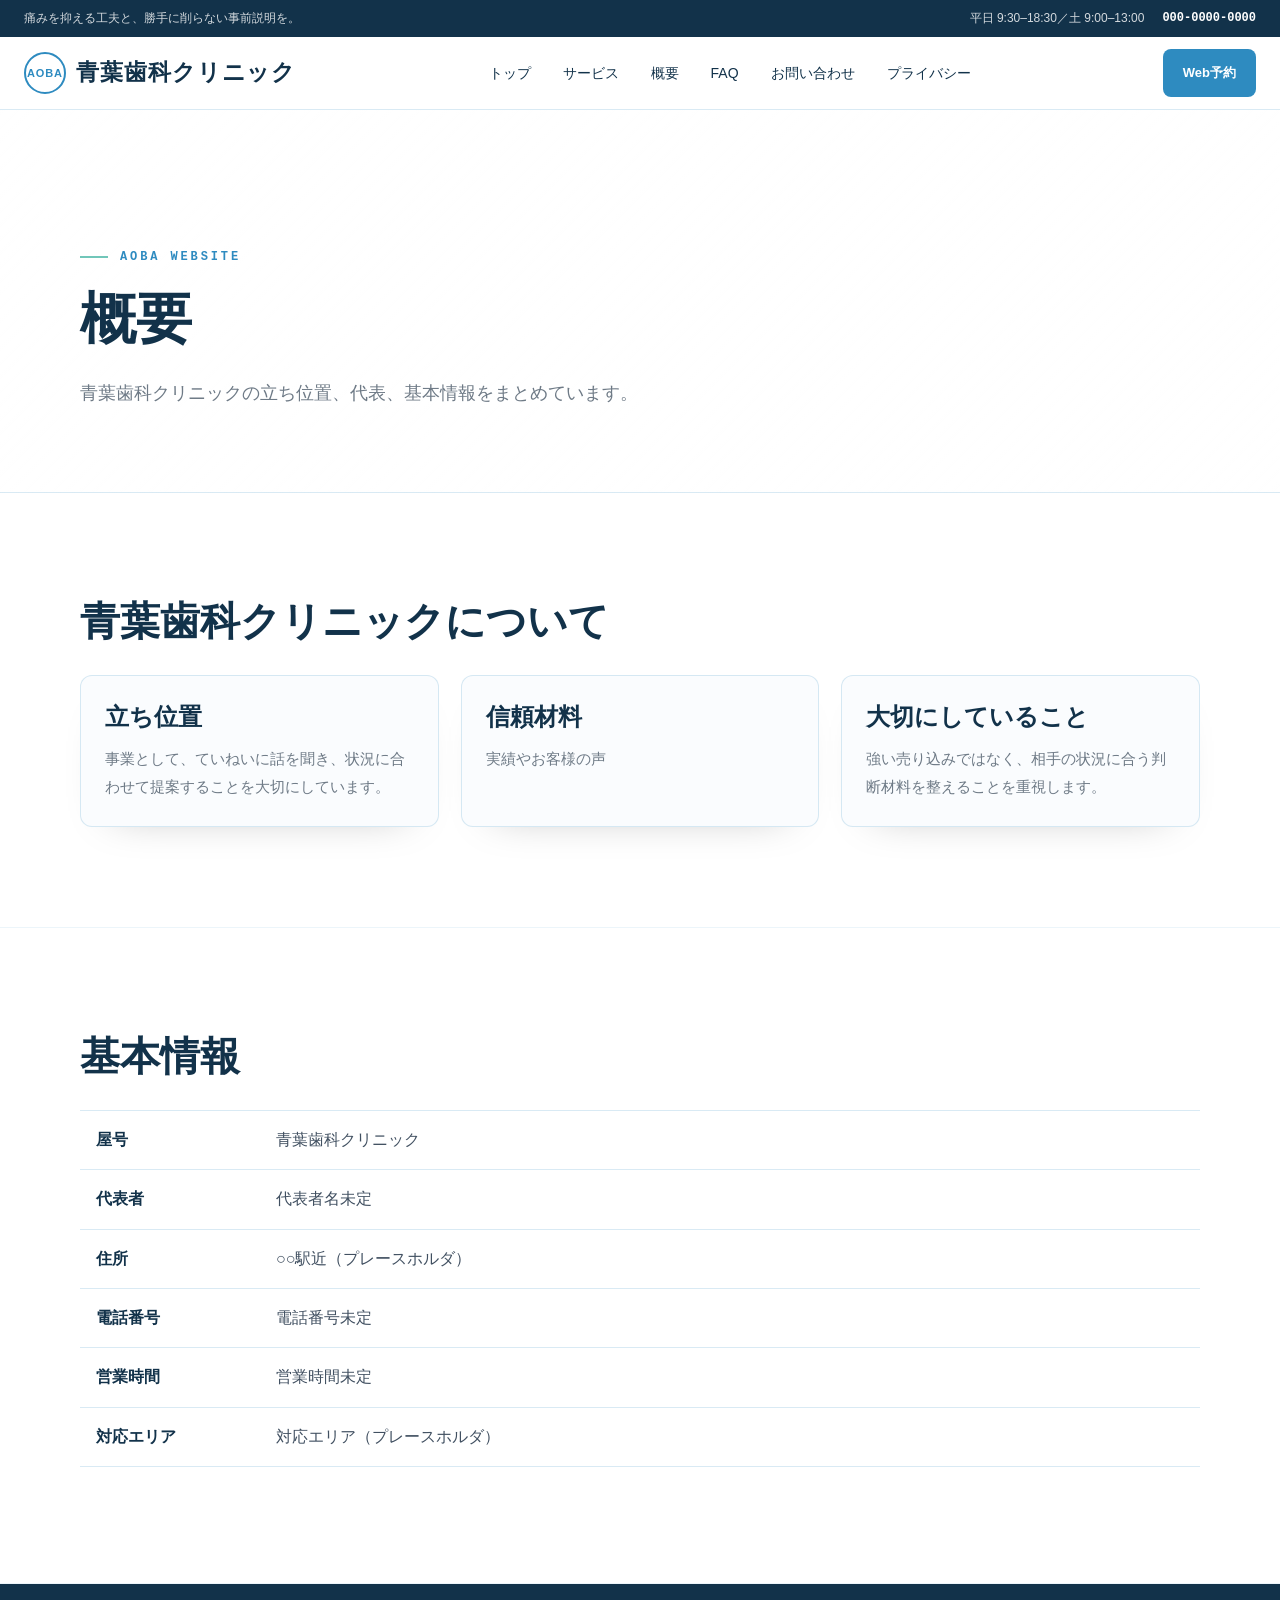
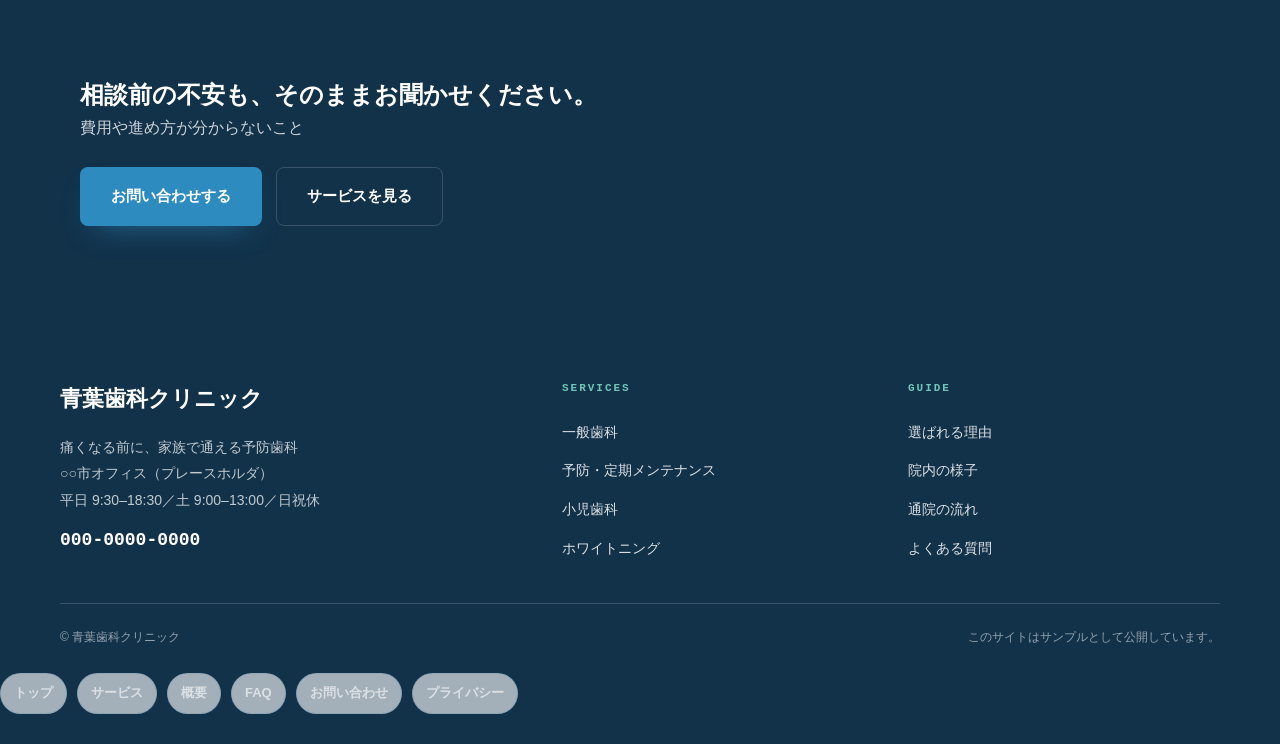
==== commit 75d9eb1b: "Replace visible logo branding" ====
--- a/about.html
+++ b/about.html
@@ -35,7 +35,7 @@
   <header class="site-header">
     <div class="hd-topbar"><div class="in"><span>痛みを抑える工夫と、勝手に削らない事前説明を。</span><div class="right"><span>平日 9:30–18:30／土 9:00–13:00</span><span class="tel">000-0000-0000</span></div></div></div>
     <div class="hd-main">
-      <a class="hd-logo" href="index.html" aria-label="青葉歯科クリニック トップへ"><picture><source type="image/webp" srcset="src/logo.webp"><img src="src/logo.png" alt="青葉歯科クリニック" loading="eager" decoding="async" fetchpriority="high"></picture></a>
+      <a class="hd-logo" href="index.html" aria-label="青葉歯科クリニック トップへ"><span class="brand-mark" aria-hidden="true">AOBA</span><span class="brand-text">青葉歯科クリニック</span></a>
       <nav class="hd-nav" aria-label="主要ナビゲーション">
         <a href="index.html">トップ</a>
         <a href="service.html">サービス</a>
--- a/assets/css/_shared.css
+++ b/assets/css/_shared.css
@@ -39,7 +39,9 @@
     .hd-topbar .right{display:flex; gap:18px; align-items:center;}
     .hd-topbar .tel{font-family:"Space Grotesk",monospace; color:#fff; font-weight:700;}
     .hd-main{width:min(1280px,calc(100% - 48px)); margin:0 auto; display:grid; grid-template-columns:auto 1fr auto; align-items:center; padding:12px 0; gap:24px;}
-    .hd-logo img{height:50px; width:auto;}
+    .hd-logo{display:inline-flex; align-items:center; gap:10px; color:var(--ink); white-space:nowrap;}
+    .hd-logo .brand-mark{display:inline-flex; align-items:center; justify-content:center; width:42px; height:42px; border:2px solid var(--main); border-radius:50%; color:var(--main); font-family:"Space Grotesk",sans-serif; font-weight:900; font-size:11px; letter-spacing:.08em;}
+    .hd-logo .brand-text{font-family:"Shippori Mincho",serif; font-weight:800; font-size:clamp(17px,1.8vw,23px); letter-spacing:.04em;}
     .hd-nav{display:flex; justify-content:center; gap:6px; flex-wrap:wrap;}
     .hd-nav a{padding:9px 13px; font-size:14px; font-weight:500; color:var(--ink); border-radius:6px;}
     .hd-nav a:hover{background:var(--soft); color:var(--main);}
